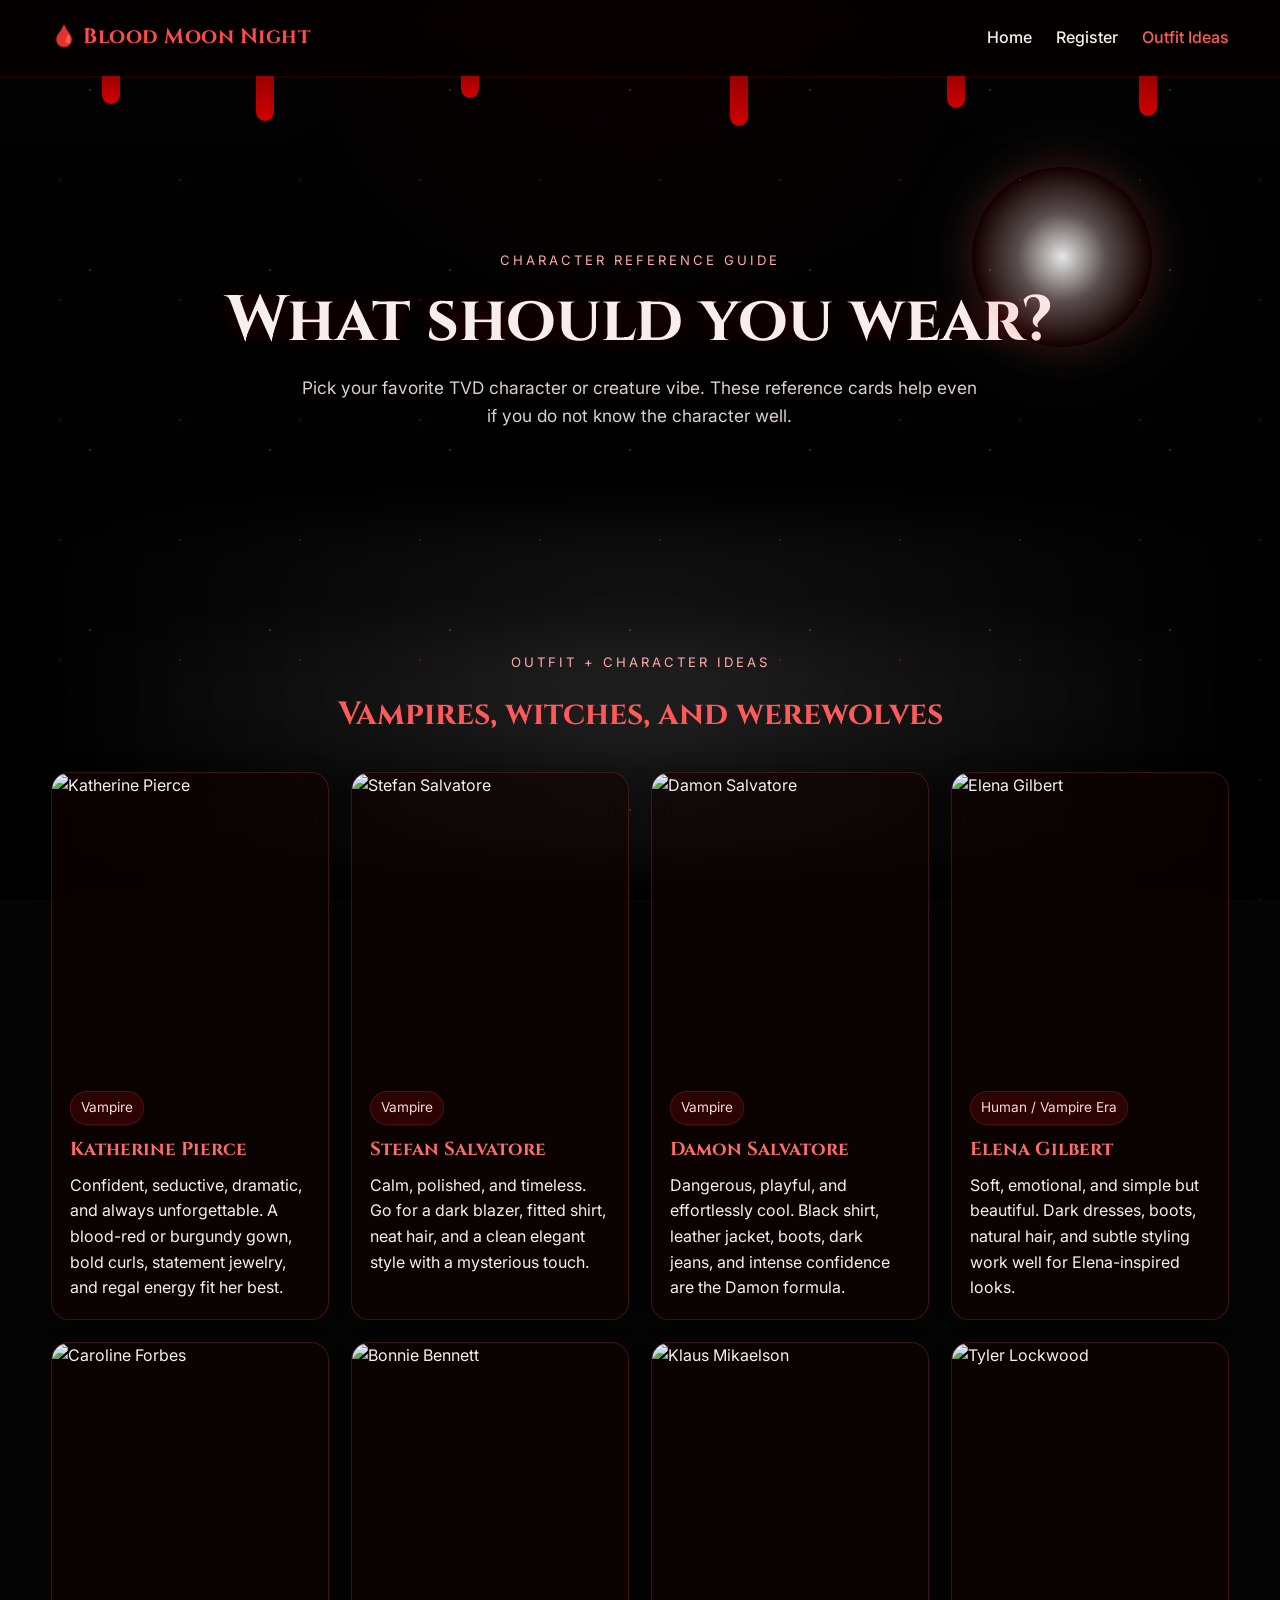
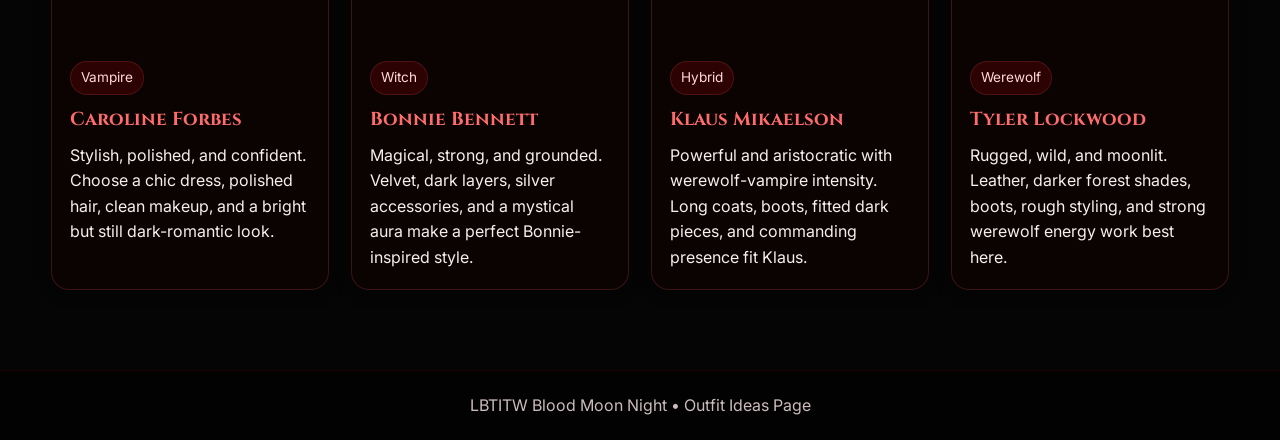
==== outfits.html @ e4510273 "first upload first upload" ====
<!DOCTYPE html>
<html lang="en">
<head>
  <meta charset="UTF-8" />
  <meta name="viewport" content="width=device-width, initial-scale=1.0" />
  <title>Outfit Ideas | Blood Moon Night</title>
  <link rel="preconnect" href="https://fonts.googleapis.com">
  <link rel="preconnect" href="https://fonts.gstatic.com" crossorigin>
  <link href="https://fonts.googleapis.com/css2?family=Cinzel:wght@500;600;700&family=Inter:wght@400;500;600;700&display=swap" rel="stylesheet">
  <link rel="stylesheet" href="style.css" />
</head>
<body class="page-outfits">
  <div class="bg-overlay"></div>
  <div class="magic-particles"></div>
  <div class="blood-float">
    <span></span><span></span><span></span><span></span><span></span>
    <span></span><span></span><span></span><span></span><span></span>
    <span></span><span></span>
  </div>
  <div class="mist mist-one"></div>
  <div class="mist mist-two"></div>

  <header class="site-header">
    <nav class="navbar container">
      <a href="index.html" class="logo">🩸 Blood Moon Night</a>

      <button class="menu-btn" id="menuBtn" aria-label="Open menu">☰</button>

      <ul class="nav-links" id="navLinks">
        <li><a href="index.html">Home</a></li>
        <li><a href="register.html">Register</a></li>
        <li><a class="active" href="outfits.html">Outfit Ideas</a></li>
      </ul>
    </nav>

    <div class="header-blood">
      <span></span>
      <span></span>
      <span></span>
      <span></span>
      <span></span>
      <span></span>
    </div>
  </header>

  <main>
    <section class="sub-hero">
      <div class="moon-glow"></div>

      <div class="container">
        <p class="eyebrow">CHARACTER REFERENCE GUIDE</p>
        <h1>What should you wear?</h1>
        <p class="hero-text narrow">
          Pick your favorite TVD character or creature vibe. These reference cards help
          even if you do not know the character well.
        </p>
      </div>
    </section>

    <section class="section container">
      <div class="section-heading">
        <p class="eyebrow">OUTFIT + CHARACTER IDEAS</p>
        <h2>Vampires, witches, and werewolves</h2>
      </div>

      <div class="character-grid">
        <article class="character-card">
          <img src="images/katherine.jpg" alt="Katherine Pierce" />
          <div class="character-content">
            <span class="character-tag">Vampire</span>
            <h3>Katherine Pierce</h3>
            <p>
              Confident, seductive, dramatic, and always unforgettable. A blood-red or
              burgundy gown, bold curls, statement jewelry, and regal energy fit her best.
            </p>
          </div>
        </article>

        <article class="character-card">
          <img src="images/stefan.jpg" alt="Stefan Salvatore" />
          <div class="character-content">
            <span class="character-tag">Vampire</span>
            <h3>Stefan Salvatore</h3>
            <p>
              Calm, polished, and timeless. Go for a dark blazer, fitted shirt, neat hair,
              and a clean elegant style with a mysterious touch.
            </p>
          </div>
        </article>

        <article class="character-card">
          <img src="images/damon.jpg" alt="Damon Salvatore" />
          <div class="character-content">
            <span class="character-tag">Vampire</span>
            <h3>Damon Salvatore</h3>
            <p>
              Dangerous, playful, and effortlessly cool. Black shirt, leather jacket, boots,
              dark jeans, and intense confidence are the Damon formula.
            </p>
          </div>
        </article>

        <article class="character-card">
          <img src="images/elena.jpg" alt="Elena Gilbert" />
          <div class="character-content">
            <span class="character-tag">Human / Vampire Era</span>
            <h3>Elena Gilbert</h3>
            <p>
              Soft, emotional, and simple but beautiful. Dark dresses, boots, natural hair,
              and subtle styling work well for Elena-inspired looks.
            </p>
          </div>
        </article>

        <article class="character-card">
          <img src="images/caroline.jpg" alt="Caroline Forbes" />
          <div class="character-content">
            <span class="character-tag">Vampire</span>
            <h3>Caroline Forbes</h3>
            <p>
              Stylish, polished, and confident. Choose a chic dress, polished hair, clean
              makeup, and a bright but still dark-romantic look.
            </p>
          </div>
        </article>

        <article class="character-card">
          <img src="images/bonnie.jpg" alt="Bonnie Bennett" />
          <div class="character-content">
            <span class="character-tag">Witch</span>
            <h3>Bonnie Bennett</h3>
            <p>
              Magical, strong, and grounded. Velvet, dark layers, silver accessories, and a
              mystical aura make a perfect Bonnie-inspired style.
            </p>
          </div>
        </article>

        <article class="character-card werewolf-card">
          <img src="images/klaus.jpg" alt="Klaus Mikaelson" />
          <div class="character-content">
            <span class="character-tag">Hybrid</span>
            <h3>Klaus Mikaelson</h3>
            <p>
              Powerful and aristocratic with werewolf-vampire intensity. Long coats, boots,
              fitted dark pieces, and commanding presence fit Klaus.
            </p>
          </div>
        </article>

        <article class="character-card werewolf-card">
          <img src="images/tyler.jpg" alt="Tyler Lockwood" />
          <div class="character-content">
            <span class="character-tag">Werewolf</span>
            <h3>Tyler Lockwood</h3>
            <p>
              Rugged, wild, and moonlit. Leather, darker forest shades, boots, rough styling,
              and strong werewolf energy work best here.
            </p>
          </div>
        </article>
      </div>
    </section>
  </main>

  <footer class="site-footer">
    <p>LBTITW Blood Moon Night • Outfit Ideas Page</p>
  </footer>

  <script src="script.js"></script>
</body>
</html>
---- style.css ----
* {
  margin: 0;
  padding: 0;
  box-sizing: border-box;
}

:root {
  --bg-dark: #050505;
  --bg-card: rgba(22, 0, 0, 0.45);
  --red-main: #d81616;
  --red-soft: #ff5b5b;
  --text-main: #f8eeee;
  --text-soft: #ddcfcf;
  --border-soft: rgba(255, 90, 90, 0.2);
}

html {
  scroll-behavior: smooth;
}

body {
  font-family: 'Inter', sans-serif;
  color: var(--text-main);
  background: var(--bg-dark);
  line-height: 1.6;
  overflow-x: hidden;
  position: relative;
  cursor: url("images/blood-cursor.png"), auto;
}

h1, h2, h3, .logo {
  font-family: 'Cinzel', serif;
}

.bg-overlay {
  position: fixed;
  inset: 0;
  z-index: -5;
  background:
    linear-gradient(rgba(0, 0, 0, 0.55), rgba(0, 0, 0, 0.88)),
    radial-gradient(circle at top, rgba(130, 0, 0, 0.18), transparent 35%),
    url("images/forest-bg.jpg") center/cover no-repeat;
}

.container {
  width: min(1200px, 92%);
  margin: 0 auto;
}

/* header */
.site-header {
  position: sticky;
  top: 0;
  z-index: 1000;
  background: rgba(7, 0, 0, 0.7);
  backdrop-filter: blur(10px);
  border-bottom: 1px solid rgba(255, 0, 0, 0.14);
  overflow: visible;
}

.navbar {
  min-height: 76px;
  display: flex;
  align-items: center;
  justify-content: space-between;
  position: relative;
}

.logo {
  color: #ff4b4b;
  text-decoration: none;
  font-weight: 700;
  font-size: 1.3rem;
  letter-spacing: 0.5px;
}

.nav-links {
  list-style: none;
  display: flex;
  gap: 24px;
}

.nav-links a {
  text-decoration: none;
  color: var(--text-main);
  transition: 0.3s ease;
  font-weight: 500;
}

.nav-links a:hover,
.nav-links a.active {
  color: var(--red-soft);
}

.menu-btn {
  display: none;
  border: none;
  background: transparent;
  color: #fff;
  font-size: 1.8rem;
  cursor: pointer;
}

/* header blood */
.header-blood {
  position: absolute;
  left: 0;
  top: 100%;
  width: 100%;
  height: 70px;
  pointer-events: none;
  overflow: hidden;
  z-index: 20;
}

.header-blood span {
  position: absolute;
  top: -10px;
  width: 18px;
  background: linear-gradient(to bottom, #8b0000, #d10000);
  border-radius: 0 0 20px 20px;
  animation: drip 4s infinite ease-in-out;
}

.header-blood span:nth-child(1) {
  left: 8%;
  height: 38px;
  animation-delay: 0s;
}

.header-blood span:nth-child(2) {
  left: 20%;
  height: 55px;
  animation-delay: 1s;
}

.header-blood span:nth-child(3) {
  left: 36%;
  height: 32px;
  animation-delay: 2s;
}

.header-blood span:nth-child(4) {
  left: 57%;
  height: 60px;
  animation-delay: 0.5s;
}

.header-blood span:nth-child(5) {
  left: 74%;
  height: 42px;
  animation-delay: 1.5s;
}

.header-blood span:nth-child(6) {
  left: 89%;
  height: 50px;
  animation-delay: 2.5s;
}

@keyframes drip {
  0% {
    transform: scaleY(0.8);
    opacity: 0.85;
  }
  50% {
    transform: scaleY(1.15);
    opacity: 1;
  }
  100% {
    transform: scaleY(0.9);
    opacity: 0.85;
  }
}

/* hero */
.hero,
.sub-hero {
  position: relative;
  display: grid;
  place-items: center;
  text-align: center;
  padding: 110px 20px 80px;
  overflow: hidden;
}

.hero {
  min-height: 100vh;
}

.sub-hero {
  min-height: 55vh;
}

.hero-content h1,
.sub-hero h1 {
  font-size: clamp(2.4rem, 5vw, 5.2rem);
  line-height: 1.08;
  margin-bottom: 18px;
  text-shadow: 0 0 22px rgba(255, 0, 0, 0.22);
}

.hero-content h1 span {
  display: block;
  color: var(--red-soft);
}

.eyebrow {
  color: #ffaaaa;
  letter-spacing: 3px;
  font-size: 0.82rem;
  margin-bottom: 16px;
}

.hero-text {
  width: min(760px, 100%);
  margin: 0 auto;
  color: var(--text-soft);
  font-size: 1.08rem;
}

.narrow {
  width: min(680px, 100%);
}

.hero-buttons {
  margin-top: 30px;
  display: flex;
  gap: 16px;
  justify-content: center;
  flex-wrap: wrap;
}

/* moon glow */
.moon-glow {
  position: absolute;
  top: 90px;
  right: 10%;
  width: 180px;
  height: 180px;
  border-radius: 50%;
  background: radial-gradient(circle, rgba(255,255,255,0.9) 0%, rgba(255,220,220,0.35) 35%, rgba(255,0,0,0.08) 70%, transparent 100%);
  box-shadow: 0 0 40px rgba(255, 80, 80, 0.2), 0 0 120px rgba(255, 255, 255, 0.08);
  z-index: 0;
  animation: moonPulse 5s ease-in-out infinite;
}

@keyframes moonPulse {
  0%, 100% {
    transform: scale(1);
    opacity: 0.9;
  }
  50% {
    transform: scale(1.08);
    opacity: 1;
  }
}

.btn {
  text-decoration: none;
  border: none;
  cursor: pointer;
  padding: 13px 24px;
  border-radius: 12px;
  font-weight: 700;
  transition: 0.3s ease;
  display: inline-block;
}

.btn-primary {
  background: linear-gradient(135deg, #850000, #d81616);
  color: white;
  box-shadow: 0 0 22px rgba(255, 0, 0, 0.25);
  animation: redPulse 2.5s infinite ease-in-out;
}

.btn-primary:hover {
  transform: translateY(-2px);
  background: linear-gradient(135deg, #aa0000, #ff3131);
}

.btn-secondary {
  color: #ffdada;
  background: rgba(255, 0, 0, 0.08);
  border: 1px solid rgba(255, 100, 100, 0.35);
}

.btn-secondary:hover {
  background: rgba(255, 0, 0, 0.16);
}

@keyframes redPulse {
  0%, 100% {
    box-shadow: 0 0 18px rgba(255, 0, 0, 0.2);
  }
  50% {
    box-shadow: 0 0 30px rgba(255, 0, 0, 0.45);
  }
}

.full-btn {
  width: 100%;
}

/* cards */
.hero-cards,
.feature-grid,
.character-grid {
  display: grid;
  gap: 22px;
}

.hero-cards {
  grid-template-columns: repeat(3, 1fr);
  margin-top: 48px;
}

.feature-grid {
  grid-template-columns: repeat(3, 1fr);
}

.character-grid {
  grid-template-columns: repeat(4, 1fr);
}

.glass-card,
.feature-card,
.character-card,
.register-form {
  background: var(--bg-card);
  border: 1px solid var(--border-soft);
  box-shadow: 0 0 20px rgba(0, 0, 0, 0.22);
  backdrop-filter: blur(12px);
}

.glass-card,
.feature-card {
  padding: 24px;
  border-radius: 18px;
}

.glass-card h3,
.feature-card h3 {
  color: #ff7373;
  margin-bottom: 10px;
}

.character-card,
.feature-card,
.glass-card,
.side-card {
  transition: transform 0.35s ease, box-shadow 0.35s ease, border-color 0.35s ease;
}

.character-card:hover,
.feature-card:hover,
.glass-card:hover {
  transform: translateY(-6px);
  box-shadow: 0 0 26px rgba(255, 0, 0, 0.16);
  border-color: rgba(255, 100, 100, 0.35);
}

.section {
  padding: 80px 0;
}

.section-heading {
  text-align: center;
  margin-bottom: 32px;
}

.section-heading h2 {
  font-size: 2rem;
  color: #ff5a5a;
}

/* choose side */
.side-grid {
  display: grid;
  grid-template-columns: repeat(3, 1fr);
  gap: 22px;
}

.side-card {
  padding: 28px;
  border-radius: 20px;
  background: rgba(20, 0, 0, 0.45);
  border: 1px solid rgba(255, 90, 90, 0.2);
  backdrop-filter: blur(10px);
  transition: 0.35s ease;
}

.side-card:hover {
  transform: translateY(-6px);
}

.vampire-side:hover {
  box-shadow: 0 0 28px rgba(255, 0, 0, 0.2);
}

.werewolf-side:hover {
  box-shadow: 0 0 28px rgba(255, 170, 60, 0.18);
}

.witch-side:hover {
  box-shadow: 0 0 28px rgba(180, 0, 255, 0.18);
}

/* form */
.form-wrapper {
  display: grid;
  grid-template-columns: 0.9fr 1.1fr;
  gap: 24px;
  align-items: start;
}

.form-info {
  padding: 28px;
}

.form-info h2 {
  color: #ff6666;
  margin-bottom: 12px;
}

.info-list {
  display: flex;
  flex-wrap: wrap;
  gap: 10px;
  margin-top: 18px;
}

.info-pill {
  padding: 8px 12px;
  background: rgba(255, 0, 0, 0.12);
  border: 1px solid rgba(255, 100, 100, 0.2);
  border-radius: 999px;
  font-size: 0.92rem;
}

.register-form {
  border-radius: 22px;
  padding: 28px;
  display: grid;
  grid-template-columns: repeat(2, 1fr);
  gap: 18px;
}

.register-form h2 {
  grid-column: 1 / -1;
  color: #ff6666;
  margin-bottom: 4px;
}

.field-group {
  display: flex;
  flex-direction: column;
}

.field-group label {
  margin-bottom: 8px;
  color: #ffd7d7;
  font-size: 0.95rem;
}

.field-group input,
.field-group select,
.field-group textarea {
  padding: 14px;
  border-radius: 12px;
  border: 1px solid rgba(255, 90, 90, 0.22);
  background: rgba(0, 0, 0, 0.55);
  color: white;
  outline: none;
}

.field-group input:focus,
.field-group select:focus,
.field-group textarea:focus {
  border-color: #ff6161;
  box-shadow: 0 0 0 2px rgba(255, 60, 60, 0.12);
}

.field-group.full {
  grid-column: 1 / -1;
}

.success-message {
  grid-column: 1 / -1;
  text-align: center;
  color: #98ff98;
  font-weight: 700;
}

/* characters */
.character-card {
  border-radius: 18px;
  overflow: hidden;
  transition: 0.35s ease;
}

.character-card:hover {
  transform: translateY(-6px);
  box-shadow: 0 0 24px rgba(255, 0, 0, 0.2);
}

.character-card img {
  width: 100%;
  height: 300px;
  object-fit: cover;
  display: block;
}

.character-content {
  padding: 18px;
}

.character-tag {
  display: inline-block;
  margin-bottom: 10px;
  background: rgba(255, 0, 0, 0.14);
  border: 1px solid rgba(255, 100, 100, 0.16);
  color: #ffd8d8;
  padding: 5px 10px;
  border-radius: 999px;
  font-size: 0.85rem;
}

.character-content h3 {
  color: #ff6c6c;
  margin-bottom: 8px;
}

/* werewolf eye glow */
.werewolf-card {
  position: relative;
}

.werewolf-card::before,
.werewolf-card::after {
  content: "";
  position: absolute;
  top: 18px;
  width: 14px;
  height: 14px;
  background: #ffb347;
  border-radius: 50%;
  box-shadow: 0 0 12px rgba(255, 179, 71, 0.8);
  opacity: 0;
  transition: 0.35s ease;
  z-index: 3;
}

.werewolf-card::before {
  right: 48px;
}

.werewolf-card::after {
  right: 25px;
}

.werewolf-card:hover::before,
.werewolf-card:hover::after {
  opacity: 1;
}

/* particles */
.magic-particles {
  position: fixed;
  inset: 0;
  z-index: -4;
  pointer-events: none;
  background-image:
    radial-gradient(circle, rgba(255, 0, 0, 0.32) 1px, transparent 1px),
    radial-gradient(circle, rgba(255, 255, 255, 0.16) 1px, transparent 1px),
    radial-gradient(circle, rgba(182, 0, 255, 0.14) 1px, transparent 1px);
  background-size: 120px 120px, 180px 180px, 240px 240px;
  animation: sparkleMove 14s linear infinite;
}

@keyframes sparkleMove {
  0% { transform: translateY(0); }
  50% { transform: translateY(-18px); }
  100% { transform: translateY(0); }
}

/* blood floating */
.blood-float {
  position: fixed;
  inset: 0;
  z-index: -3;
  pointer-events: none;
  overflow: hidden;
}

.blood-float span {
  position: absolute;
  bottom: -140px;
  width: 10px;
  height: 95px;
  border-radius: 999px;
  background: linear-gradient(to top, rgba(120, 0, 0, 0.95), rgba(255, 0, 0, 0.08));
  filter: blur(0.3px);
  animation: bloodRise linear infinite;
}

.blood-float span:nth-child(1) { left: 5%; animation-duration: 12s; animation-delay: 0s; }
.blood-float span:nth-child(2) { left: 12%; animation-duration: 15s; animation-delay: 1s; }
.blood-float span:nth-child(3) { left: 20%; animation-duration: 10s; animation-delay: 2s; }
.blood-float span:nth-child(4) { left: 28%; animation-duration: 13s; animation-delay: 0.5s; }
.blood-float span:nth-child(5) { left: 36%; animation-duration: 16s; animation-delay: 2.5s; }
.blood-float span:nth-child(6) { left: 47%; animation-duration: 11s; animation-delay: 1.8s; }
.blood-float span:nth-child(7) { left: 58%; animation-duration: 14s; animation-delay: 0.8s; }
.blood-float span:nth-child(8) { left: 67%; animation-duration: 12.5s; animation-delay: 2.2s; }
.blood-float span:nth-child(9) { left: 77%; animation-duration: 15.5s; animation-delay: 1.5s; }
.blood-float span:nth-child(10) { left: 85%; animation-duration: 11.5s; animation-delay: 2.7s; }
.blood-float span:nth-child(11) { left: 92%; animation-duration: 17s; animation-delay: 1.2s; }
.blood-float span:nth-child(12) { left: 97%; animation-duration: 13.5s; animation-delay: 0.3s; }

@keyframes bloodRise {
  0% {
    transform: translateY(120px);
    opacity: 0;
  }
  15% {
    opacity: 0.8;
  }
  100% {
    transform: translateY(-120vh);
    opacity: 0;
  }
}

/* mist */
.mist {
  position: fixed;
  left: -20%;
  width: 140%;
  height: 240px;
  background: radial-gradient(circle, rgba(220, 220, 220, 0.08), transparent 70%);
  filter: blur(28px);
  z-index: -2;
  pointer-events: none;
}

.mist-one {
  bottom: 30px;
  animation: mistMove1 18s ease-in-out infinite alternate;
}

.mist-two {
  bottom: 140px;
  animation: mistMove2 24s ease-in-out infinite alternate;
}

@keyframes mistMove1 {
  from { transform: translateX(-4%) translateY(0); }
  to { transform: translateX(4%) translateY(-8px); }
}

@keyframes mistMove2 {
  from { transform: translateX(4%) translateY(0); }
  to { transform: translateX(-4%) translateY(-14px); }
}

/* footer */
.site-footer {
  text-align: center;
  padding: 22px;
  color: #ccbcbc;
  background: rgba(0, 0, 0, 0.55);
  border-top: 1px solid rgba(255, 0, 0, 0.12);
}

/* responsive */
@media (max-width: 1100px) {
  .character-grid {
    grid-template-columns: repeat(3, 1fr);
  }

  .form-wrapper {
    grid-template-columns: 1fr;
  }
}

@media (max-width: 900px) {
  .hero-cards,
  .feature-grid,
  .character-grid {
    grid-template-columns: repeat(2, 1fr);
  }

  .register-form,
  .side-grid {
    grid-template-columns: 1fr;
  }

  .field-group.full {
    grid-column: auto;
  }
}

@media (max-width: 700px) {
  .menu-btn {
    display: block;
  }

  .nav-links {
    display: none;
    position: absolute;
    top: 76px;
    right: 0;
    width: 220px;
    background: rgba(10, 0, 0, 0.94);
    border: 1px solid rgba(255, 0, 0, 0.16);
    border-radius: 14px;
    flex-direction: column;
    padding: 16px;
    gap: 14px;
  }

  .nav-links.show {
    display: flex;
  }

  .hero-cards,
  .feature-grid,
  .character-grid,
  .side-grid {
    grid-template-columns: 1fr;
  }

  .character-card img {
    height: 260px;
  }

  .hero,
  .sub-hero {
    padding-top: 95px;
  }

  .moon-glow {
    width: 120px;
    height: 120px;
    right: 6%;
    top: 100px;
  }
}
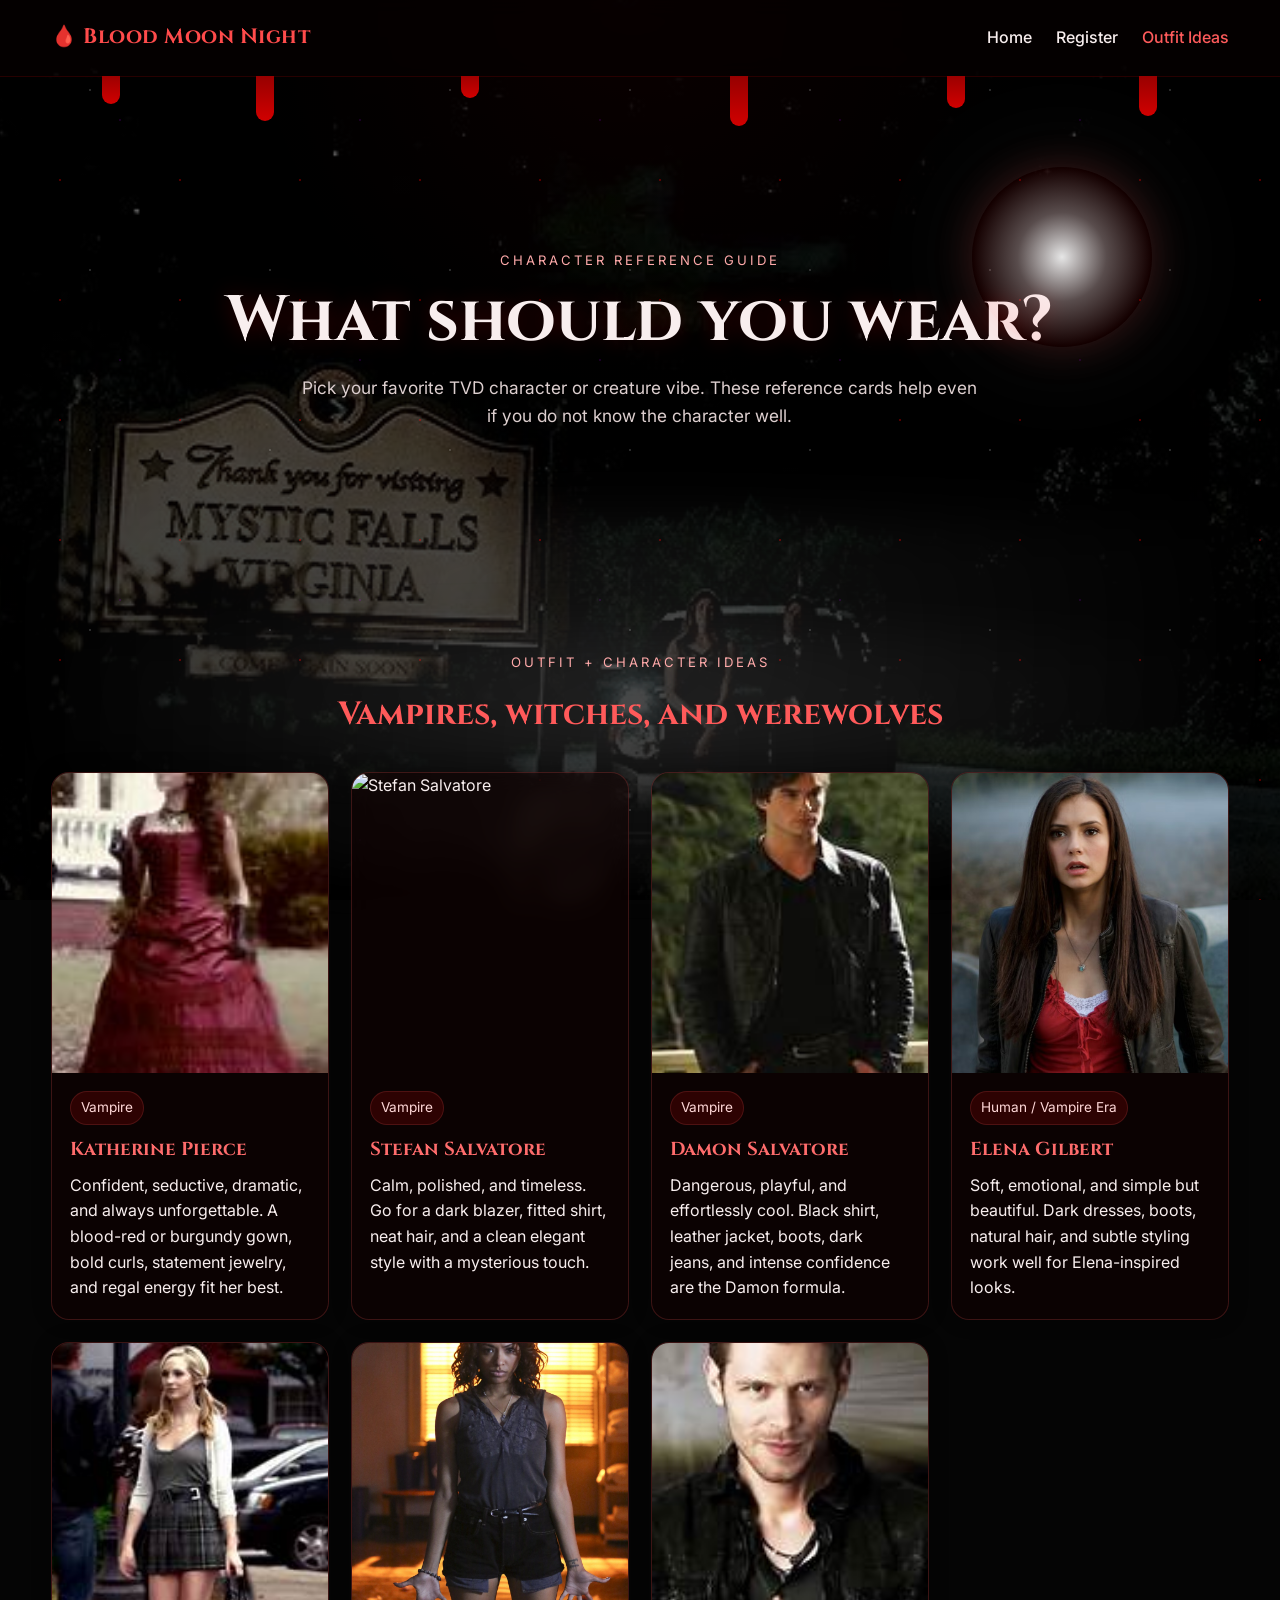
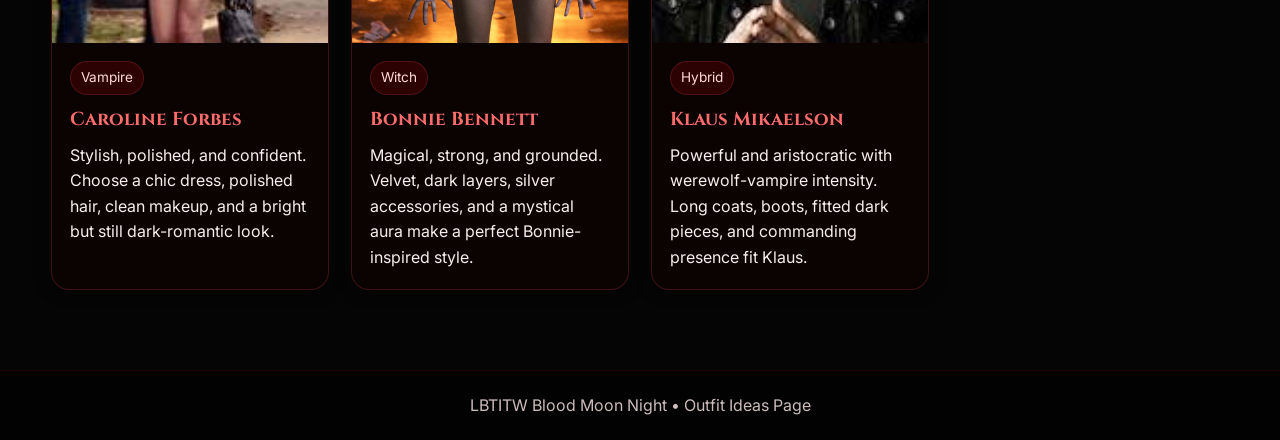
==== commit ec811c35: "Update outfits.html" ====
--- a/outfits.html
+++ b/outfits.html
@@ -65,7 +65,7 @@
 
       <div class="character-grid">
         <article class="character-card">
-          <img src="images/katherine.jpg" alt="Katherine Pierce" />
+          <img src="katherine.jpg" alt="Katherine Pierce" />
           <div class="character-content">
             <span class="character-tag">Vampire</span>
             <h3>Katherine Pierce</h3>
@@ -77,7 +77,7 @@
         </article>
 
         <article class="character-card">
-          <img src="images/stefan.jpg" alt="Stefan Salvatore" />
+          <img src="stefan.jpg" alt="Stefan Salvatore" />
           <div class="character-content">
             <span class="character-tag">Vampire</span>
             <h3>Stefan Salvatore</h3>
@@ -89,7 +89,7 @@
         </article>
 
         <article class="character-card">
-          <img src="images/damon.jpg" alt="Damon Salvatore" />
+          <img src="damon.jpg" alt="Damon Salvatore" />
           <div class="character-content">
             <span class="character-tag">Vampire</span>
             <h3>Damon Salvatore</h3>
@@ -101,7 +101,7 @@
         </article>
 
         <article class="character-card">
-          <img src="images/elena.jpg" alt="Elena Gilbert" />
+          <img src="elena.jpg" alt="Elena Gilbert" />
           <div class="character-content">
             <span class="character-tag">Human / Vampire Era</span>
             <h3>Elena Gilbert</h3>
@@ -113,7 +113,7 @@
         </article>
 
         <article class="character-card">
-          <img src="images/caroline.jpg" alt="Caroline Forbes" />
+          <img src="caroline.jpg" alt="Caroline Forbes" />
           <div class="character-content">
             <span class="character-tag">Vampire</span>
             <h3>Caroline Forbes</h3>
@@ -125,7 +125,7 @@
         </article>
 
         <article class="character-card">
-          <img src="images/bonnie.jpg" alt="Bonnie Bennett" />
+          <img src="bonnie.jpg" alt="Bonnie Bennett" />
           <div class="character-content">
             <span class="character-tag">Witch</span>
             <h3>Bonnie Bennett</h3>
@@ -137,7 +137,7 @@
         </article>
 
         <article class="character-card werewolf-card">
-          <img src="images/klaus.jpg" alt="Klaus Mikaelson" />
+          <img src="klaus.jpg" alt="Klaus Mikaelson" />
           <div class="character-content">
             <span class="character-tag">Hybrid</span>
             <h3>Klaus Mikaelson</h3>
@@ -148,17 +148,6 @@
           </div>
         </article>
 
-        <article class="character-card werewolf-card">
-          <img src="images/tyler.jpg" alt="Tyler Lockwood" />
-          <div class="character-content">
-            <span class="character-tag">Werewolf</span>
-            <h3>Tyler Lockwood</h3>
-            <p>
-              Rugged, wild, and moonlit. Leather, darker forest shades, boots, rough styling,
-              and strong werewolf energy work best here.
-            </p>
-          </div>
-        </article>
       </div>
     </section>
   </main>
@@ -169,4 +158,4 @@
 
   <script src="script.js"></script>
 </body>
-</html>+</html>
--- a/style.css
+++ b/style.css
@@ -39,7 +39,7 @@
   background:
     linear-gradient(rgba(0, 0, 0, 0.55), rgba(0, 0, 0, 0.88)),
     radial-gradient(circle at top, rgba(130, 0, 0, 0.18), transparent 35%),
-    url("images/forest-bg.jpg") center/cover no-repeat;
+    url("forest-bg.jpg") center/cover no-repeat;
 }
 
 .container {
@@ -745,4 +745,4 @@
     right: 6%;
     top: 100px;
   }
-}+}
